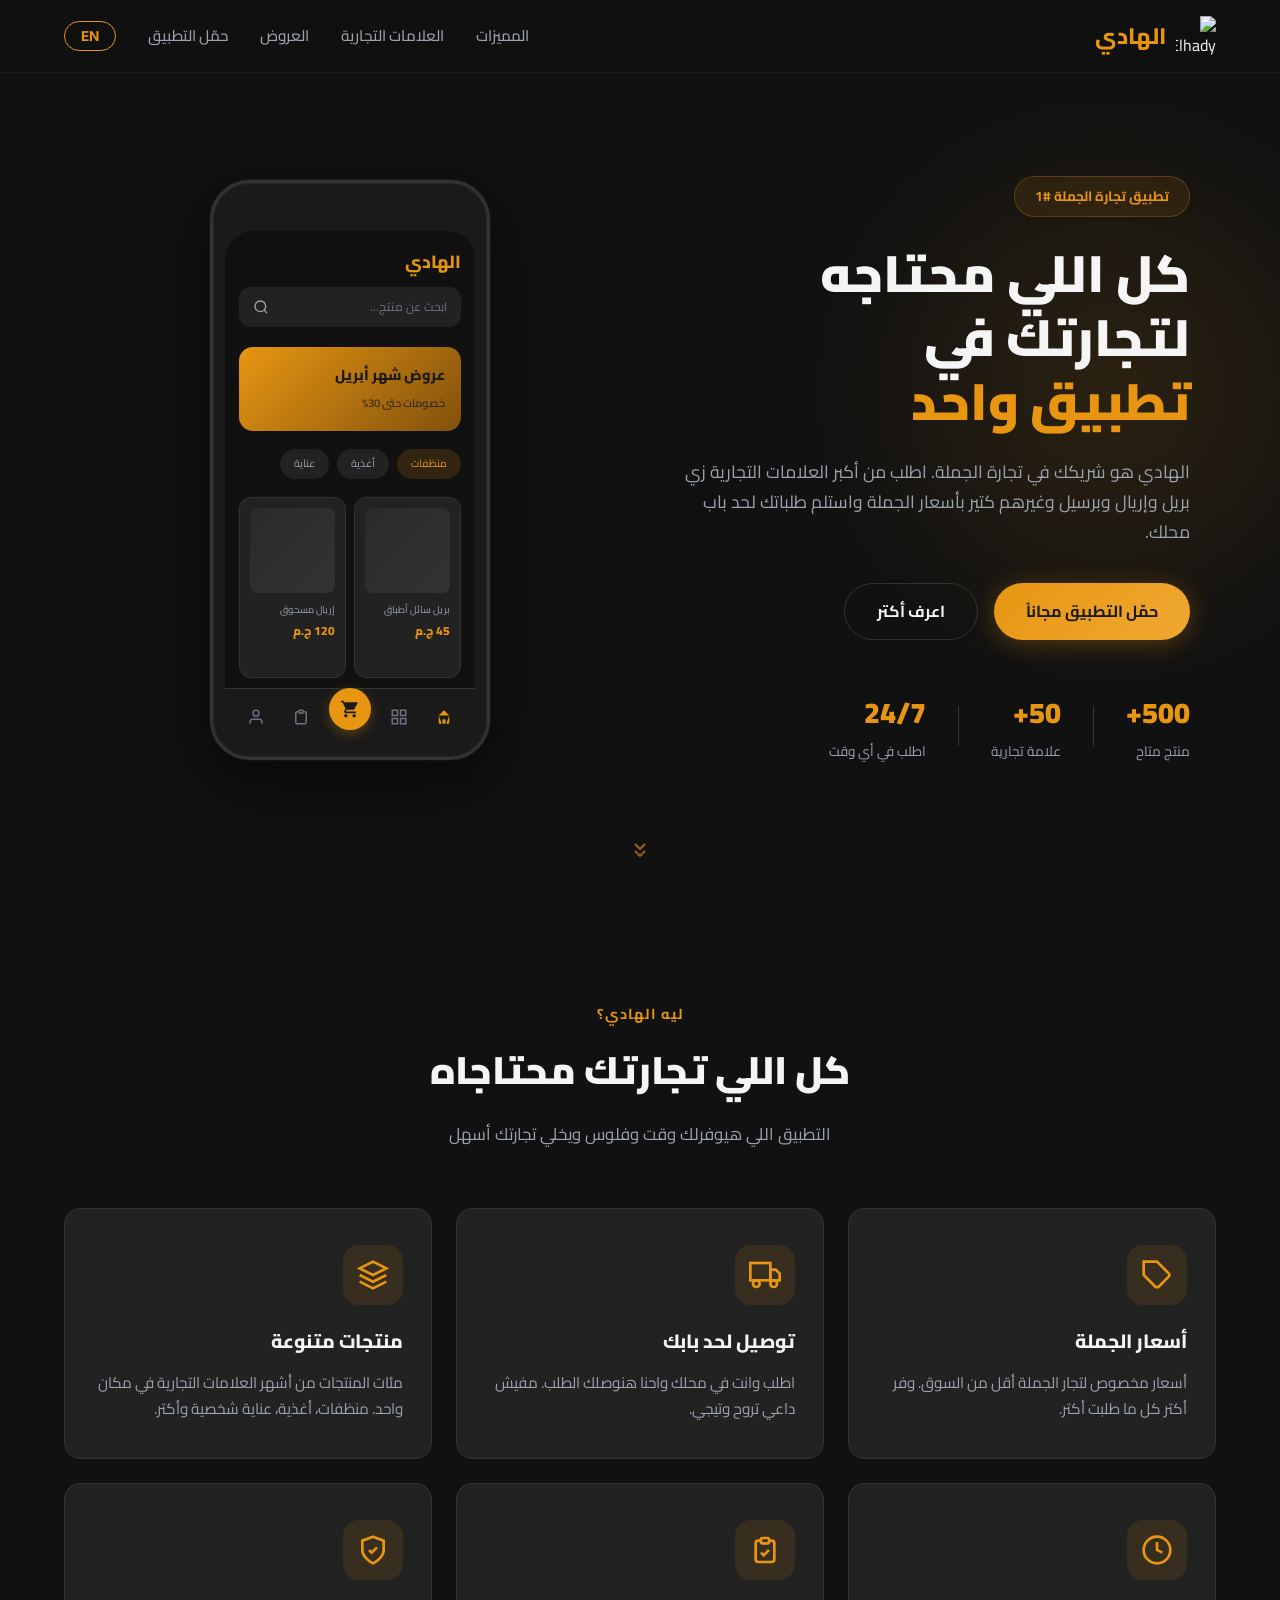
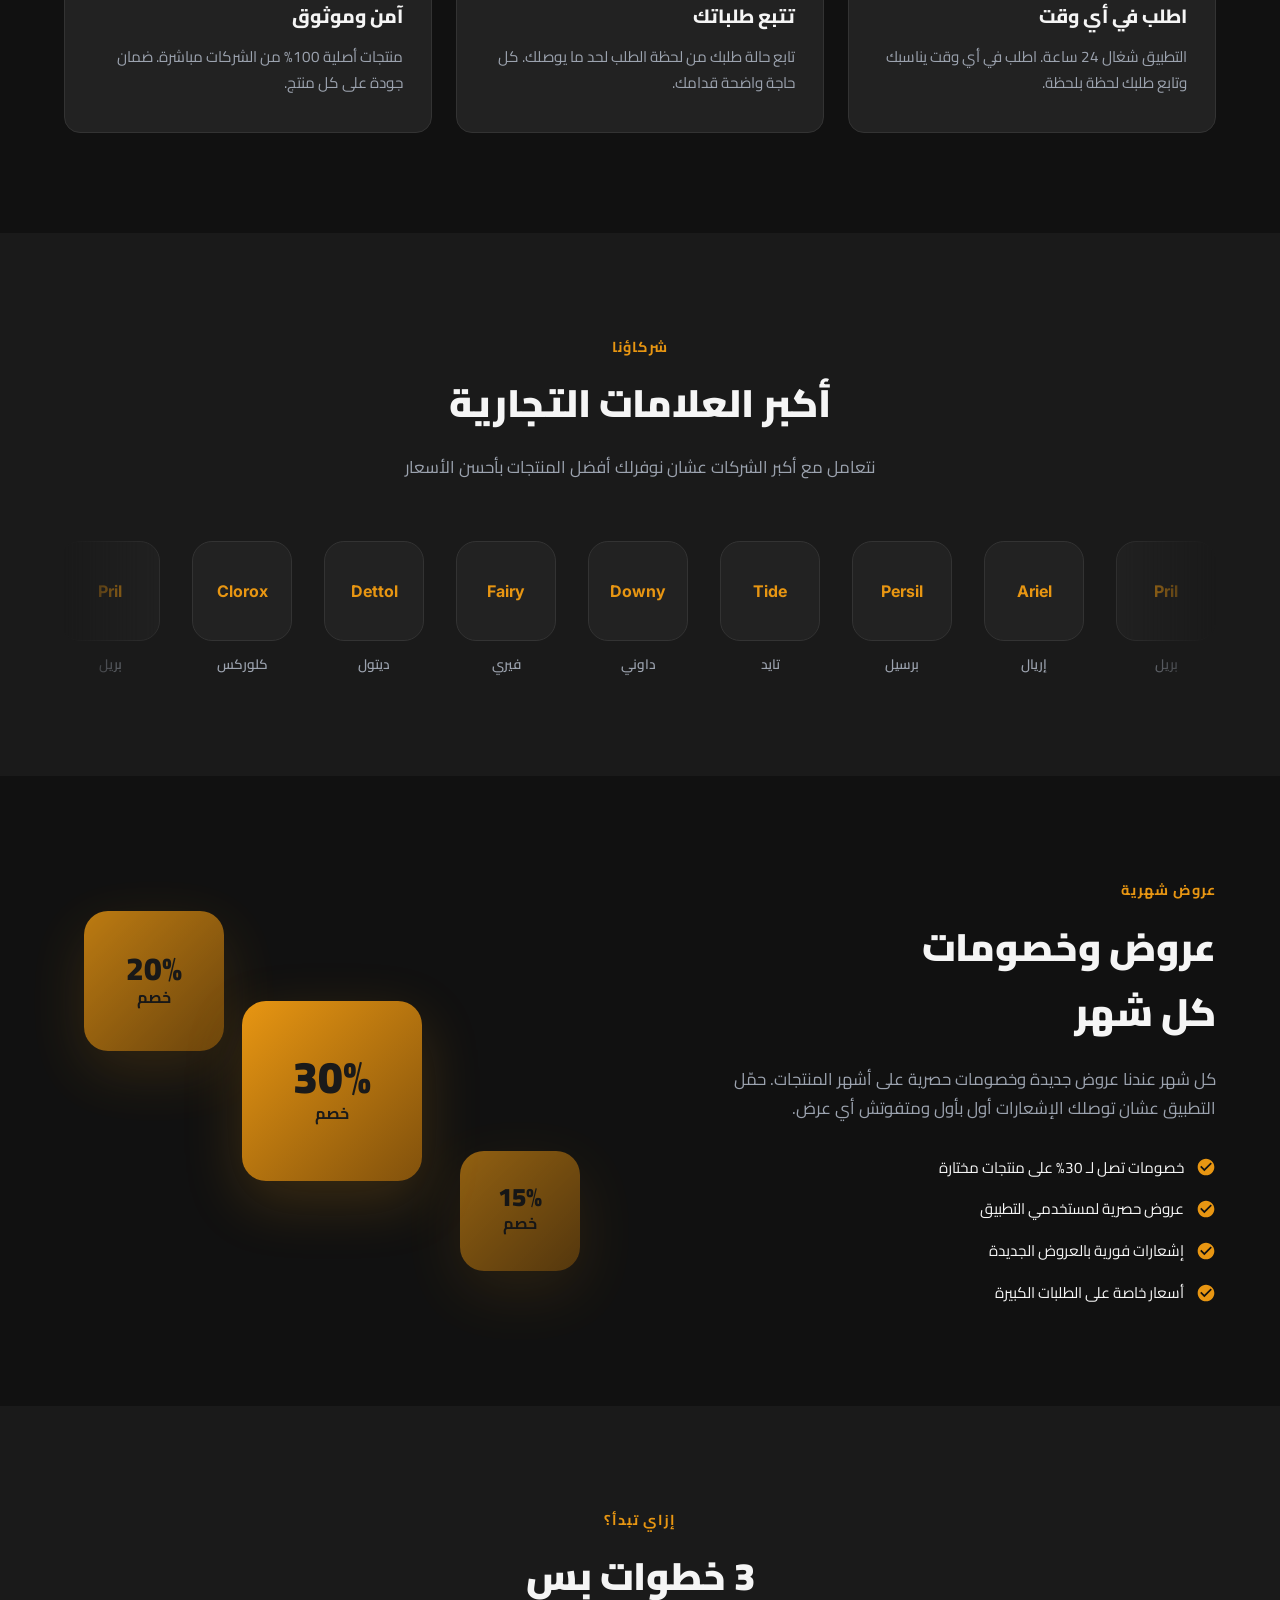
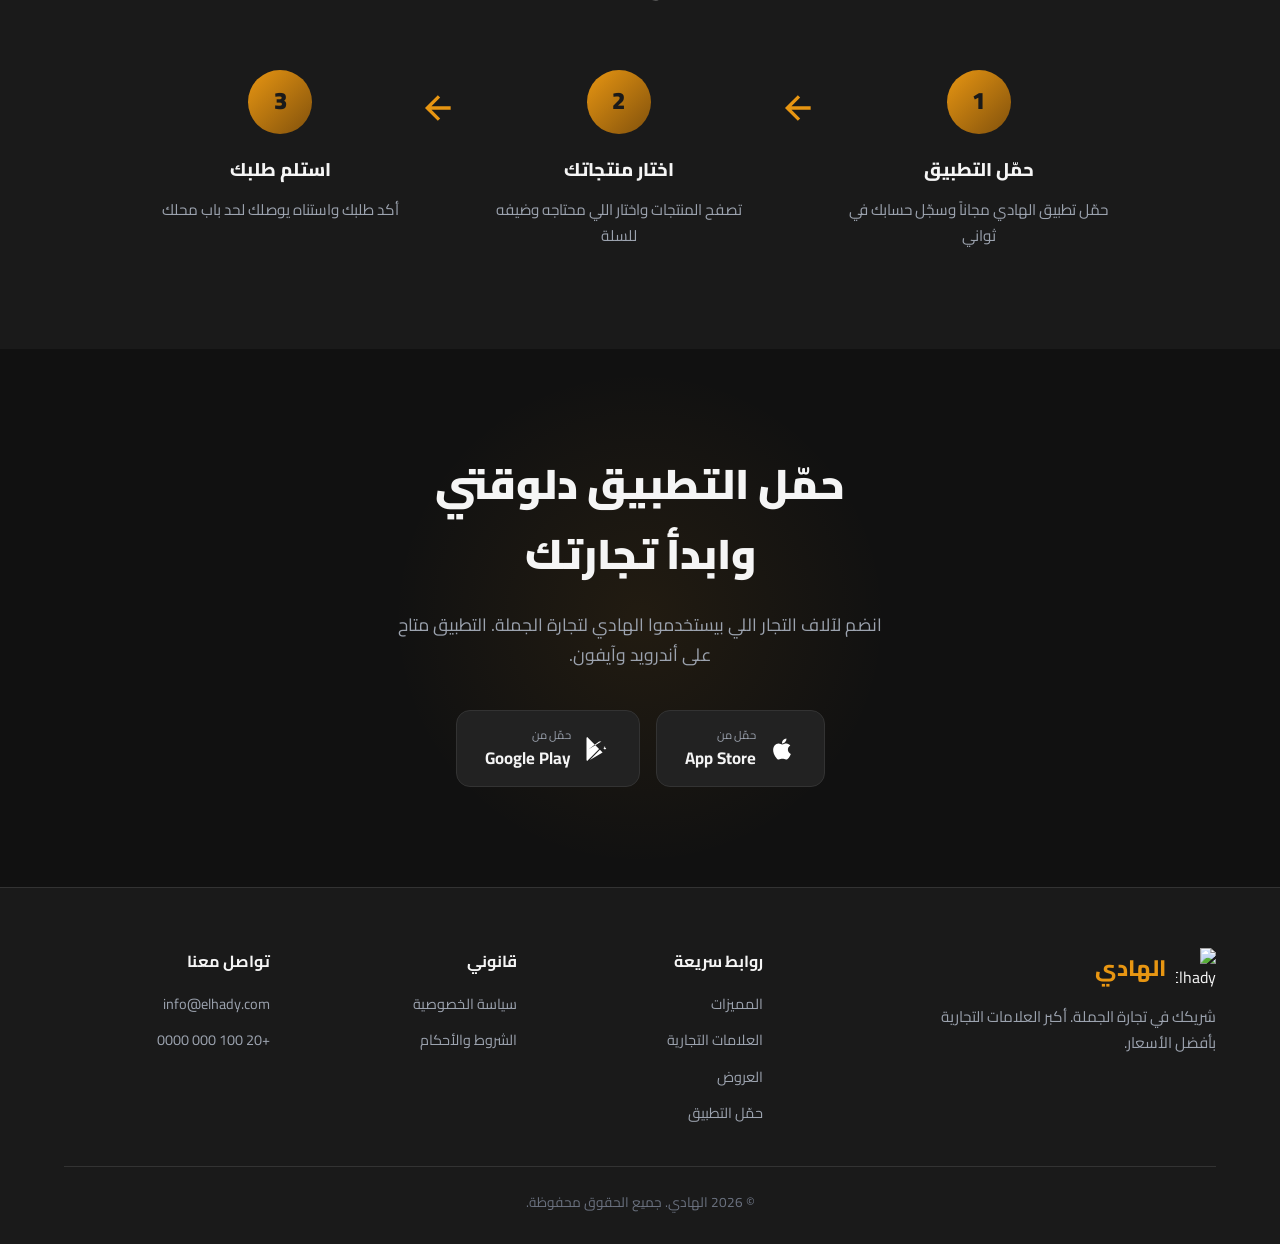
==== index.html @ 25db077e "Initial commit" ====
<!DOCTYPE html>
<html lang="ar" dir="rtl">
<head>
    <meta charset="UTF-8">
    <meta name="viewport" content="width=device-width, initial-scale=1.0">
    <title>الهادي - تجارة الجملة | Elhady - Wholesale Trading</title>
    <meta name="description" content="تطبيق الهادي لتجارة الجملة - أكبر العلامات التجارية بأفضل الأسعار. Elhady wholesale trading app.">
    <link rel="preconnect" href="https://fonts.googleapis.com">
    <link rel="preconnect" href="https://fonts.gstatic.com" crossorigin>
    <link href="https://fonts.googleapis.com/css2?family=Cairo:wght@400;600;700;800;900&family=Inter:wght@400;500;600;700;800&display=swap" rel="stylesheet">
    <link rel="stylesheet" href="style.css">
</head>
<body>

    <!-- Navigation -->
    <nav class="navbar" id="navbar">
        <div class="container nav-content">
            <div class="logo">
                <img src="../src/assets/logoTransparent.png" alt="Elhady Logo" class="logo-img">
                <span class="logo-text" data-ar="الهادي" data-en="Elhady">الهادي</span>
            </div>
            <div class="nav-links">
                <a href="#features" data-ar="المميزات" data-en="Features">المميزات</a>
                <a href="#brands" data-ar="العلامات التجارية" data-en="Brands">العلامات التجارية</a>
                <a href="#offers" data-ar="العروض" data-en="Offers">العروض</a>
                <a href="#download" data-ar="حمّل التطبيق" data-en="Download">حمّل التطبيق</a>
                <button class="lang-btn" id="langToggle" onclick="toggleLanguage()">EN</button>
            </div>
            <button class="mobile-menu-btn" id="mobileMenuBtn" onclick="toggleMobileMenu()">
                <span></span><span></span><span></span>
            </button>
        </div>
        <!-- Mobile Menu -->
        <div class="mobile-menu" id="mobileMenu">
            <a href="#features" onclick="closeMobileMenu()" data-ar="المميزات" data-en="Features">المميزات</a>
            <a href="#brands" onclick="closeMobileMenu()" data-ar="العلامات التجارية" data-en="Brands">العلامات التجارية</a>
            <a href="#offers" onclick="closeMobileMenu()" data-ar="العروض" data-en="Offers">العروض</a>
            <a href="#download" onclick="closeMobileMenu()" data-ar="حمّل التطبيق" data-en="Download">حمّل التطبيق</a>
            <button class="lang-btn" onclick="toggleLanguage(); closeMobileMenu();">EN</button>
        </div>
    </nav>

    <!-- Hero Section -->
    <section class="hero" id="hero">
        <div class="hero-glow"></div>
        <div class="container hero-content">
            <div class="hero-text">
                <div class="hero-badge" data-ar="تطبيق تجارة الجملة #1" data-en="#1 Wholesale Trading App">تطبيق تجارة الجملة #1</div>
                <h1 data-ar="كل اللي محتاجه<br>لتجارتك في<br><span class='gold'>تطبيق واحد</span>" data-en="Everything You Need<br>For Your Business In<br><span class='gold'>One App</span>">كل اللي محتاجه<br>لتجارتك في<br><span class="gold">تطبيق واحد</span></h1>
                <p class="hero-desc" data-ar="الهادي هو شريكك في تجارة الجملة. اطلب من أكبر العلامات التجارية زي بريل وإريال وبرسيل وغيرهم كتير بأسعار الجملة واستلم طلباتك لحد باب محلك." data-en="Elhady is your wholesale trading partner. Order from top brands like Pril, Ariel, Persil and many more at wholesale prices, delivered straight to your store.">الهادي هو شريكك في تجارة الجملة. اطلب من أكبر العلامات التجارية زي بريل وإريال وبرسيل وغيرهم كتير بأسعار الجملة واستلم طلباتك لحد باب محلك.</p>
                <div class="hero-buttons">
                    <a href="#download" class="btn btn-primary" data-ar="حمّل التطبيق مجاناً" data-en="Download Free">حمّل التطبيق مجاناً</a>
                    <a href="#features" class="btn btn-outline" data-ar="اعرف أكتر" data-en="Learn More">اعرف أكتر</a>
                </div>
                <div class="hero-stats">
                    <div class="stat">
                        <span class="stat-number">500+</span>
                        <span class="stat-label" data-ar="منتج متاح" data-en="Products">منتج متاح</span>
                    </div>
                    <div class="stat-divider"></div>
                    <div class="stat">
                        <span class="stat-number">50+</span>
                        <span class="stat-label" data-ar="علامة تجارية" data-en="Brands">علامة تجارية</span>
                    </div>
                    <div class="stat-divider"></div>
                    <div class="stat">
                        <span class="stat-number">24/7</span>
                        <span class="stat-label" data-ar="اطلب في أي وقت" data-en="Order Anytime">اطلب في أي وقت</span>
                    </div>
                </div>
            </div>
            <div class="hero-phone">
                <div class="phone-mockup">
                    <div class="phone-frame">
                        <div class="phone-notch"></div>
                        <div class="phone-screen">
                            <div class="mock-header">
                                <div class="mock-logo-text">الهادي</div>
                                <div class="mock-search">
                                    <span>ابحث عن منتج...</span>
                                    <svg width="16" height="16" viewBox="0 0 24 24" fill="none" stroke="#9ca3af" stroke-width="2"><circle cx="11" cy="11" r="8"/><line x1="21" y1="21" x2="16.65" y2="16.65"/></svg>
                                </div>
                            </div>
                            <div class="mock-banner">
                                <span>عروض شهر أبريل</span>
                                <small>خصومات حتى 30%</small>
                            </div>
                            <div class="mock-categories">
                                <div class="mock-cat">منظفات</div>
                                <div class="mock-cat">أغذية</div>
                                <div class="mock-cat">عناية</div>
                            </div>
                            <div class="mock-products">
                                <div class="mock-product">
                                    <div class="mock-product-img"></div>
                                    <div class="mock-product-name">بريل سائل أطباق</div>
                                    <div class="mock-product-price">45 ج.م</div>
                                </div>
                                <div class="mock-product">
                                    <div class="mock-product-img"></div>
                                    <div class="mock-product-name">إريال مسحوق</div>
                                    <div class="mock-product-price">120 ج.م</div>
                                </div>
                            </div>
                            <div class="mock-tabbar">
                                <div class="mock-tab active">
                                    <svg width="18" height="18" viewBox="0 0 24 24" fill="currentColor"><path d="M3 12l2-2m0 0l7-7 7 7M5 10v10a1 1 0 001 1h3m10-11l2 2m-2-2v10a1 1 0 01-1 1h-3m-4 0a1 1 0 01-1-1v-4a1 1 0 011-1h2a1 1 0 011 1v4a1 1 0 01-1 1"/></svg>
                                </div>
                                <div class="mock-tab">
                                    <svg width="18" height="18" viewBox="0 0 24 24" fill="none" stroke="currentColor" stroke-width="2"><rect x="3" y="3" width="7" height="7"/><rect x="14" y="3" width="7" height="7"/><rect x="3" y="14" width="7" height="7"/><rect x="14" y="14" width="7" height="7"/></svg>
                                </div>
                                <div class="mock-tab cart-tab">
                                    <svg width="20" height="20" viewBox="0 0 24 24" fill="currentColor"><path d="M7 18c-1.1 0-1.99.9-1.99 2S5.9 22 7 22s2-.9 2-2-.9-2-2-2zM1 2v2h2l3.6 7.59-1.35 2.45c-.16.28-.25.61-.25.96 0 1.1.9 2 2 2h12v-2H7.42c-.14 0-.25-.11-.25-.25l.03-.12.9-1.63h7.45c.75 0 1.41-.41 1.75-1.03l3.58-6.49A1.003 1.003 0 0020.42 4H5.21l-.94-2H1zm16 16c-1.1 0-1.99.9-1.99 2s.89 2 1.99 2 2-.9 2-2-.9-2-2-2z"/></svg>
                                </div>
                                <div class="mock-tab">
                                    <svg width="18" height="18" viewBox="0 0 24 24" fill="none" stroke="currentColor" stroke-width="2"><path d="M9 5H7a2 2 0 00-2 2v12a2 2 0 002 2h10a2 2 0 002-2V7a2 2 0 00-2-2h-2M9 5a2 2 0 002 2h2a2 2 0 002-2M9 5a2 2 0 012-2h2a2 2 0 012 2"/></svg>
                                </div>
                                <div class="mock-tab">
                                    <svg width="18" height="18" viewBox="0 0 24 24" fill="none" stroke="currentColor" stroke-width="2"><path d="M20 21v-2a4 4 0 00-4-4H8a4 4 0 00-4 4v2"/><circle cx="12" cy="7" r="4"/></svg>
                                </div>
                            </div>
                        </div>
                    </div>
                </div>
            </div>
        </div>
        <div class="hero-scroll-indicator">
            <svg width="24" height="24" viewBox="0 0 24 24" fill="none" stroke="#E89612" stroke-width="2"><path d="M7 13l5 5 5-5M7 6l5 5 5-5"/></svg>
        </div>
    </section>

    <!-- Features Section -->
    <section class="features" id="features">
        <div class="container">
            <div class="section-header">
                <span class="section-tag" data-ar="ليه الهادي؟" data-en="Why Elhady?">ليه الهادي؟</span>
                <h2 data-ar="كل اللي تجارتك محتاجاه" data-en="Everything Your Business Needs">كل اللي تجارتك محتاجاه</h2>
                <p data-ar="التطبيق اللي هيوفرلك وقت وفلوس ويخلي تجارتك أسهل" data-en="The app that saves you time and money, making your business easier">التطبيق اللي هيوفرلك وقت وفلوس ويخلي تجارتك أسهل</p>
            </div>
            <div class="features-grid">
                <div class="feature-card">
                    <div class="feature-icon">
                        <svg width="32" height="32" viewBox="0 0 24 24" fill="none" stroke="#E89612" stroke-width="2"><path d="M20.59 13.41l-7.17 7.17a2 2 0 01-2.83 0L2 12V2h10l8.59 8.59a2 2 0 010 2.82z"/><line x1="7" y1="7" x2="7.01" y2="7"/></svg>
                    </div>
                    <h3 data-ar="أسعار الجملة" data-en="Wholesale Prices">أسعار الجملة</h3>
                    <p data-ar="أسعار مخصوص لتجار الجملة أقل من السوق. وفر أكتر كل ما طلبت أكتر." data-en="Special wholesale prices below market rate. The more you order, the more you save.">أسعار مخصوص لتجار الجملة أقل من السوق. وفر أكتر كل ما طلبت أكتر.</p>
                </div>
                <div class="feature-card">
                    <div class="feature-icon">
                        <svg width="32" height="32" viewBox="0 0 24 24" fill="none" stroke="#E89612" stroke-width="2"><rect x="1" y="3" width="15" height="13"/><polygon points="16 8 20 8 23 11 23 16 16 16 16 8"/><circle cx="5.5" cy="18.5" r="2.5"/><circle cx="18.5" cy="18.5" r="2.5"/></svg>
                    </div>
                    <h3 data-ar="توصيل لحد بابك" data-en="Doorstep Delivery">توصيل لحد بابك</h3>
                    <p data-ar="اطلب وانت في محلك واحنا هنوصلك الطلب. مفيش داعي تروح وتيجي." data-en="Order from your store and we'll deliver. No need to go anywhere.">اطلب وانت في محلك واحنا هنوصلك الطلب. مفيش داعي تروح وتيجي.</p>
                </div>
                <div class="feature-card">
                    <div class="feature-icon">
                        <svg width="32" height="32" viewBox="0 0 24 24" fill="none" stroke="#E89612" stroke-width="2"><path d="M12 2L2 7l10 5 10-5-10-5z"/><path d="M2 17l10 5 10-5"/><path d="M2 12l10 5 10-5"/></svg>
                    </div>
                    <h3 data-ar="منتجات متنوعة" data-en="Wide Product Range">منتجات متنوعة</h3>
                    <p data-ar="مئات المنتجات من أشهر العلامات التجارية في مكان واحد. منظفات، أغذية، عناية شخصية وأكتر." data-en="Hundreds of products from top brands in one place. Cleaning, food, personal care and more.">مئات المنتجات من أشهر العلامات التجارية في مكان واحد. منظفات، أغذية، عناية شخصية وأكتر.</p>
                </div>
                <div class="feature-card">
                    <div class="feature-icon">
                        <svg width="32" height="32" viewBox="0 0 24 24" fill="none" stroke="#E89612" stroke-width="2"><circle cx="12" cy="12" r="10"/><polyline points="12 6 12 12 16 14"/></svg>
                    </div>
                    <h3 data-ar="اطلب في أي وقت" data-en="Order Anytime">اطلب في أي وقت</h3>
                    <p data-ar="التطبيق شغال 24 ساعة. اطلب في أي وقت يناسبك وتابع طلبك لحظة بلحظة." data-en="The app works 24/7. Order anytime that suits you and track your order in real-time.">التطبيق شغال 24 ساعة. اطلب في أي وقت يناسبك وتابع طلبك لحظة بلحظة.</p>
                </div>
                <div class="feature-card">
                    <div class="feature-icon">
                        <svg width="32" height="32" viewBox="0 0 24 24" fill="none" stroke="#E89612" stroke-width="2"><path d="M9 5H7a2 2 0 00-2 2v12a2 2 0 002 2h10a2 2 0 002-2V7a2 2 0 00-2-2h-2"/><rect x="9" y="3" width="6" height="4" rx="1"/><path d="M9 14l2 2 4-4"/></svg>
                    </div>
                    <h3 data-ar="تتبع طلباتك" data-en="Track Orders">تتبع طلباتك</h3>
                    <p data-ar="تابع حالة طلبك من لحظة الطلب لحد ما يوصلك. كل حاجة واضحة قدامك." data-en="Track your order status from placement to delivery. Everything is transparent.">تابع حالة طلبك من لحظة الطلب لحد ما يوصلك. كل حاجة واضحة قدامك.</p>
                </div>
                <div class="feature-card">
                    <div class="feature-icon">
                        <svg width="32" height="32" viewBox="0 0 24 24" fill="none" stroke="#E89612" stroke-width="2"><path d="M12 22s8-4 8-10V5l-8-3-8 3v7c0 6 8 10 8 10z"/><path d="M9 12l2 2 4-4"/></svg>
                    </div>
                    <h3 data-ar="آمن وموثوق" data-en="Safe & Trusted">آمن وموثوق</h3>
                    <p data-ar="منتجات أصلية 100% من الشركات مباشرة. ضمان جودة على كل منتج." data-en="100% genuine products directly from manufacturers. Quality guaranteed on every product.">منتجات أصلية 100% من الشركات مباشرة. ضمان جودة على كل منتج.</p>
                </div>
            </div>
        </div>
    </section>

    <!-- Brands Section -->
    <section class="brands" id="brands">
        <div class="container">
            <div class="section-header">
                <span class="section-tag" data-ar="شركاؤنا" data-en="Our Partners">شركاؤنا</span>
                <h2 data-ar="أكبر العلامات التجارية" data-en="Top Brands">أكبر العلامات التجارية</h2>
                <p data-ar="نتعامل مع أكبر الشركات عشان نوفرلك أفضل المنتجات بأحسن الأسعار" data-en="We partner with the biggest companies to bring you the best products at the best prices">نتعامل مع أكبر الشركات عشان نوفرلك أفضل المنتجات بأحسن الأسعار</p>
            </div>
            <div class="brands-scroll">
                <div class="brands-track">
                    <div class="brand-item">
                        <div class="brand-logo-placeholder">Pril</div>
                        <span>بريل</span>
                    </div>
                    <div class="brand-item">
                        <div class="brand-logo-placeholder">Ariel</div>
                        <span>إريال</span>
                    </div>
                    <div class="brand-item">
                        <div class="brand-logo-placeholder">Persil</div>
                        <span>برسيل</span>
                    </div>
                    <div class="brand-item">
                        <div class="brand-logo-placeholder">Tide</div>
                        <span>تايد</span>
                    </div>
                    <div class="brand-item">
                        <div class="brand-logo-placeholder">Downy</div>
                        <span>داوني</span>
                    </div>
                    <div class="brand-item">
                        <div class="brand-logo-placeholder">Fairy</div>
                        <span>فيري</span>
                    </div>
                    <div class="brand-item">
                        <div class="brand-logo-placeholder">Dettol</div>
                        <span>ديتول</span>
                    </div>
                    <div class="brand-item">
                        <div class="brand-logo-placeholder">Clorox</div>
                        <span>كلوركس</span>
                    </div>
                    <!-- Duplicated for infinite scroll -->
                    <div class="brand-item">
                        <div class="brand-logo-placeholder">Pril</div>
                        <span>بريل</span>
                    </div>
                    <div class="brand-item">
                        <div class="brand-logo-placeholder">Ariel</div>
                        <span>إريال</span>
                    </div>
                    <div class="brand-item">
                        <div class="brand-logo-placeholder">Persil</div>
                        <span>برسيل</span>
                    </div>
                    <div class="brand-item">
                        <div class="brand-logo-placeholder">Tide</div>
                        <span>تايد</span>
                    </div>
                    <div class="brand-item">
                        <div class="brand-logo-placeholder">Downy</div>
                        <span>داوني</span>
                    </div>
                    <div class="brand-item">
                        <div class="brand-logo-placeholder">Fairy</div>
                        <span>فيري</span>
                    </div>
                    <div class="brand-item">
                        <div class="brand-logo-placeholder">Dettol</div>
                        <span>ديتول</span>
                    </div>
                    <div class="brand-item">
                        <div class="brand-logo-placeholder">Clorox</div>
                        <span>كلوركس</span>
                    </div>
                </div>
            </div>
        </div>
    </section>

    <!-- Offers Section -->
    <section class="offers" id="offers">
        <div class="container">
            <div class="offers-content">
                <div class="offers-text">
                    <span class="section-tag" data-ar="عروض شهرية" data-en="Monthly Offers">عروض شهرية</span>
                    <h2 data-ar="عروض وخصومات<br>كل شهر" data-en="Discounts &<br>Offers Every Month">عروض وخصومات<br>كل شهر</h2>
                    <p data-ar="كل شهر عندنا عروض جديدة وخصومات حصرية على أشهر المنتجات. حمّل التطبيق عشان توصلك الإشعارات أول بأول ومتفوتش أي عرض." data-en="Every month we have new offers and exclusive discounts on popular products. Download the app to get notifications first and never miss a deal.">كل شهر عندنا عروض جديدة وخصومات حصرية على أشهر المنتجات. حمّل التطبيق عشان توصلك الإشعارات أول بأول ومتفوتش أي عرض.</p>
                    <ul class="offers-list">
                        <li data-ar="خصومات تصل لـ 30% على منتجات مختارة" data-en="Up to 30% off on selected products">
                            <svg width="20" height="20" viewBox="0 0 24 24" fill="#E89612"><path d="M12 2C6.48 2 2 6.48 2 12s4.48 10 10 10 10-4.48 10-10S17.52 2 12 2zm-2 15l-5-5 1.41-1.41L10 14.17l7.59-7.59L19 8l-9 9z"/></svg>
                            <span>خصومات تصل لـ 30% على منتجات مختارة</span>
                        </li>
                        <li data-ar="عروض حصرية لمستخدمي التطبيق" data-en="Exclusive deals for app users">
                            <svg width="20" height="20" viewBox="0 0 24 24" fill="#E89612"><path d="M12 2C6.48 2 2 6.48 2 12s4.48 10 10 10 10-4.48 10-10S17.52 2 12 2zm-2 15l-5-5 1.41-1.41L10 14.17l7.59-7.59L19 8l-9 9z"/></svg>
                            <span>عروض حصرية لمستخدمي التطبيق</span>
                        </li>
                        <li data-ar="إشعارات فورية بالعروض الجديدة" data-en="Instant notifications for new offers">
                            <svg width="20" height="20" viewBox="0 0 24 24" fill="#E89612"><path d="M12 2C6.48 2 2 6.48 2 12s4.48 10 10 10 10-4.48 10-10S17.52 2 12 2zm-2 15l-5-5 1.41-1.41L10 14.17l7.59-7.59L19 8l-9 9z"/></svg>
                            <span>إشعارات فورية بالعروض الجديدة</span>
                        </li>
                        <li data-ar="أسعار خاصة على الطلبات الكبيرة" data-en="Special prices for bulk orders">
                            <svg width="20" height="20" viewBox="0 0 24 24" fill="#E89612"><path d="M12 2C6.48 2 2 6.48 2 12s4.48 10 10 10 10-4.48 10-10S17.52 2 12 2zm-2 15l-5-5 1.41-1.41L10 14.17l7.59-7.59L19 8l-9 9z"/></svg>
                            <span>أسعار خاصة على الطلبات الكبيرة</span>
                        </li>
                    </ul>
                </div>
                <div class="offers-visual">
                    <div class="offer-card offer-card-1">
                        <div class="offer-discount">30%</div>
                        <div class="offer-label" data-ar="خصم" data-en="OFF">خصم</div>
                    </div>
                    <div class="offer-card offer-card-2">
                        <div class="offer-discount">20%</div>
                        <div class="offer-label" data-ar="خصم" data-en="OFF">خصم</div>
                    </div>
                    <div class="offer-card offer-card-3">
                        <div class="offer-discount">15%</div>
                        <div class="offer-label" data-ar="خصم" data-en="OFF">خصم</div>
                    </div>
                </div>
            </div>
        </div>
    </section>

    <!-- How it works -->
    <section class="how-it-works" id="how">
        <div class="container">
            <div class="section-header">
                <span class="section-tag" data-ar="إزاي تبدأ؟" data-en="How It Works?">إزاي تبدأ؟</span>
                <h2 data-ar="3 خطوات بس" data-en="Just 3 Steps">3 خطوات بس</h2>
            </div>
            <div class="steps">
                <div class="step">
                    <div class="step-number">1</div>
                    <h3 data-ar="حمّل التطبيق" data-en="Download the App">حمّل التطبيق</h3>
                    <p data-ar="حمّل تطبيق الهادي مجاناً وسجّل حسابك في ثواني" data-en="Download Elhady app for free and create your account in seconds">حمّل تطبيق الهادي مجاناً وسجّل حسابك في ثواني</p>
                </div>
                <div class="step-arrow">
                    <svg width="40" height="40" viewBox="0 0 24 24" fill="none" stroke="#E89612" stroke-width="2"><path d="M5 12h14M12 5l7 7-7 7"/></svg>
                </div>
                <div class="step">
                    <div class="step-number">2</div>
                    <h3 data-ar="اختار منتجاتك" data-en="Choose Products">اختار منتجاتك</h3>
                    <p data-ar="تصفح المنتجات واختار اللي محتاجه وضيفه للسلة" data-en="Browse products, pick what you need, and add to cart">تصفح المنتجات واختار اللي محتاجه وضيفه للسلة</p>
                </div>
                <div class="step-arrow">
                    <svg width="40" height="40" viewBox="0 0 24 24" fill="none" stroke="#E89612" stroke-width="2"><path d="M5 12h14M12 5l7 7-7 7"/></svg>
                </div>
                <div class="step">
                    <div class="step-number">3</div>
                    <h3 data-ar="استلم طلبك" data-en="Receive Your Order">استلم طلبك</h3>
                    <p data-ar="أكد طلبك واستناه يوصلك لحد باب محلك" data-en="Confirm your order and wait for it to arrive at your doorstep">أكد طلبك واستناه يوصلك لحد باب محلك</p>
                </div>
            </div>
        </div>
    </section>

    <!-- Download Section -->
    <section class="download" id="download">
        <div class="download-glow"></div>
        <div class="container download-content">
            <div class="download-text">
                <h2 data-ar="حمّل التطبيق دلوقتي<br>وابدأ تجارتك" data-en="Download Now<br>& Start Trading">حمّل التطبيق دلوقتي<br>وابدأ تجارتك</h2>
                <p data-ar="انضم لآلاف التجار اللي بيستخدموا الهادي لتجارة الجملة. التطبيق متاح على أندرويد وآيفون." data-en="Join thousands of traders using Elhady for wholesale trading. Available on Android and iOS.">انضم لآلاف التجار اللي بيستخدموا الهادي لتجارة الجملة. التطبيق متاح على أندرويد وآيفون.</p>
                <div class="store-buttons">
                    <a href="#" class="store-btn">
                        <svg width="28" height="28" viewBox="0 0 24 24" fill="white"><path d="M17.05 20.28c-.98.95-2.05.8-3.08.35-1.09-.46-2.09-.48-3.24 0-1.44.62-2.2.44-3.06-.35C2.79 15.25 3.51 7.59 9.05 7.31c1.35.07 2.29.74 3.08.8 1.18-.24 2.31-.93 3.57-.84 1.51.12 2.65.72 3.4 1.8-3.12 1.87-2.38 5.98.48 7.13-.57 1.5-1.31 2.99-2.54 4.09zM12.03 7.25c-.15-2.23 1.66-4.07 3.74-4.25.29 2.58-2.34 4.5-3.74 4.25z"/></svg>
                        <div>
                            <small data-ar="حمّل من" data-en="Download on">حمّل من</small>
                            <strong>App Store</strong>
                        </div>
                    </a>
                    <a href="#" class="store-btn">
                        <svg width="28" height="28" viewBox="0 0 24 24" fill="white"><path d="M3.609 1.814L13.792 12 3.61 22.186a.996.996 0 01-.61-.92V2.734a1 1 0 01.609-.92zm10.89 10.893l2.302 2.302-10.937 6.333 8.635-8.635zm3.199-3.199l2.302 2.302L18.69 12.5l-1.192-1.192 1.192-1.192 1.008.392zm-3.906-3.906L4.854 12.14l10.938-6.538z"/></svg>
                        <div>
                            <small data-ar="حمّل من" data-en="Get it on">حمّل من</small>
                            <strong>Google Play</strong>
                        </div>
                    </a>
                </div>
            </div>
        </div>
    </section>

    <!-- Footer -->
    <footer class="footer">
        <div class="container">
            <div class="footer-content">
                <div class="footer-brand">
                    <div class="logo">
                        <img src="../src/assets/logoTransparent.png" alt="Elhady Logo" class="logo-img">
                        <span class="logo-text" data-ar="الهادي" data-en="Elhady">الهادي</span>
                    </div>
                    <p data-ar="شريكك في تجارة الجملة. أكبر العلامات التجارية بأفضل الأسعار." data-en="Your wholesale trading partner. Top brands at the best prices.">شريكك في تجارة الجملة. أكبر العلامات التجارية بأفضل الأسعار.</p>
                </div>
                <div class="footer-links">
                    <h4 data-ar="روابط سريعة" data-en="Quick Links">روابط سريعة</h4>
                    <a href="#features" data-ar="المميزات" data-en="Features">المميزات</a>
                    <a href="#brands" data-ar="العلامات التجارية" data-en="Brands">العلامات التجارية</a>
                    <a href="#offers" data-ar="العروض" data-en="Offers">العروض</a>
                    <a href="#download" data-ar="حمّل التطبيق" data-en="Download">حمّل التطبيق</a>
                </div>
                <div class="footer-links">
                    <h4 data-ar="قانوني" data-en="Legal">قانوني</h4>
                    <a href="privacy-policy.html" data-ar="سياسة الخصوصية" data-en="Privacy Policy">سياسة الخصوصية</a>
                    <a href="terms-conditions.html" data-ar="الشروط والأحكام" data-en="Terms & Conditions">الشروط والأحكام</a>
                </div>
                <div class="footer-links">
                    <h4 data-ar="تواصل معنا" data-en="Contact Us">تواصل معنا</h4>
                    <a href="mailto:info@elhady.com">info@elhady.com</a>
                    <a href="tel:+201000000000">+20 100 000 0000</a>
                </div>
            </div>
            <div class="footer-bottom">
                <p data-ar="© 2026 الهادي. جميع الحقوق محفوظة." data-en="© 2026 Elhady. All rights reserved.">© 2026 الهادي. جميع الحقوق محفوظة.</p>
            </div>
        </div>
    </footer>

    <script src="script.js"></script>
</body>
</html>
---- style.css ----
/* ========================================
   Elhady Landing Page - Style
   Theme: Charcoal (#1A1A1A) + Gold (#E89612)
   ======================================== */

/* Reset & Base */
*, *::before, *::after {
    margin: 0;
    padding: 0;
    box-sizing: border-box;
}

:root {
    --primary: #E89612;
    --primary-light: #f0a832;
    --primary-dark: #81510C;
    --charcoal: #1A1A1A;
    --bg: #111111;
    --card: #222222;
    --card-hover: #2a2a2a;
    --border: #333333;
    --text: #f5f5f5;
    --text-muted: #9ca3af;
    --text-dim: #6b7280;
    --white: #ffffff;
    --success: #4ade80;
    --radius: 16px;
    --radius-sm: 10px;
    --radius-lg: 24px;
}

html {
    scroll-behavior: smooth;
    scroll-padding-top: 80px;
}

body {
    font-family: 'Cairo', 'Inter', sans-serif;
    background: var(--bg);
    color: var(--text);
    line-height: 1.7;
    overflow-x: hidden;
    -webkit-font-smoothing: antialiased;
}

body[dir="ltr"] {
    font-family: 'Inter', 'Cairo', sans-serif;
}

.container {
    max-width: 1200px;
    margin: 0 auto;
    padding: 0 24px;
}

a {
    text-decoration: none;
    color: inherit;
    transition: color 0.2s;
}

.gold {
    color: var(--primary);
}

/* ========================================
   Navbar
   ======================================== */
.navbar {
    position: fixed;
    top: 0;
    left: 0;
    right: 0;
    z-index: 1000;
    background: rgba(17, 17, 17, 0.85);
    backdrop-filter: blur(20px);
    -webkit-backdrop-filter: blur(20px);
    border-bottom: 1px solid rgba(255,255,255,0.05);
    transition: all 0.3s;
}

.navbar.scrolled {
    background: rgba(17, 17, 17, 0.95);
    box-shadow: 0 4px 30px rgba(0,0,0,0.3);
}

.nav-content {
    display: flex;
    align-items: center;
    justify-content: space-between;
    height: 72px;
}

.logo {
    display: flex;
    align-items: center;
    gap: 10px;
}

.logo-img {
    width: 40px;
    height: 40px;
    object-fit: contain;
}

.logo-text {
    font-size: 1.4rem;
    font-weight: 800;
    color: var(--primary);
}

.nav-links {
    display: flex;
    align-items: center;
    gap: 32px;
}

.nav-links a {
    font-size: 0.95rem;
    font-weight: 500;
    color: var(--text-muted);
    transition: color 0.2s;
    position: relative;
}

.nav-links a:hover {
    color: var(--primary);
}

.lang-btn {
    background: transparent;
    border: 1.5px solid var(--primary);
    color: var(--primary);
    padding: 6px 16px;
    border-radius: 20px;
    font-size: 0.85rem;
    font-weight: 700;
    cursor: pointer;
    transition: all 0.2s;
    font-family: 'Inter', sans-serif;
}

.lang-btn:hover {
    background: var(--primary);
    color: var(--charcoal);
}

.mobile-menu-btn {
    display: none;
    flex-direction: column;
    gap: 5px;
    background: none;
    border: none;
    cursor: pointer;
    padding: 4px;
}

.mobile-menu-btn span {
    display: block;
    width: 24px;
    height: 2px;
    background: var(--text);
    border-radius: 2px;
    transition: all 0.3s;
}

.mobile-menu {
    display: none;
    flex-direction: column;
    padding: 16px 24px 24px;
    gap: 16px;
    background: rgba(17, 17, 17, 0.98);
    border-top: 1px solid var(--border);
}

.mobile-menu.active {
    display: flex;
}

.mobile-menu a {
    font-size: 1.05rem;
    color: var(--text-muted);
    padding: 8px 0;
}

.mobile-menu a:hover {
    color: var(--primary);
}

/* ========================================
   Hero Section
   ======================================== */
.hero {
    min-height: 100vh;
    display: flex;
    align-items: center;
    position: relative;
    padding: 120px 0 80px;
    overflow: hidden;
}

.hero-glow {
    position: absolute;
    width: 600px;
    height: 600px;
    background: radial-gradient(circle, rgba(232, 150, 18, 0.12) 0%, transparent 70%);
    top: 10%;
    right: -10%;
    pointer-events: none;
}

[dir="ltr"] .hero-glow {
    right: auto;
    left: -10%;
}

.hero-content {
    display: grid;
    grid-template-columns: 1fr 1fr;
    gap: 60px;
    align-items: center;
    position: relative;
    z-index: 2;
}

.hero-badge {
    display: inline-block;
    background: rgba(232, 150, 18, 0.1);
    border: 1px solid rgba(232, 150, 18, 0.25);
    color: var(--primary);
    padding: 8px 20px;
    border-radius: 50px;
    font-size: 0.85rem;
    font-weight: 700;
    margin-bottom: 24px;
    animation: fadeInUp 0.6s ease;
}

.hero-text h1 {
    font-size: 3.2rem;
    font-weight: 900;
    line-height: 1.25;
    margin-bottom: 24px;
    animation: fadeInUp 0.6s ease 0.1s both;
}

.hero-desc {
    font-size: 1.1rem;
    color: var(--text-muted);
    max-width: 520px;
    margin-bottom: 36px;
    animation: fadeInUp 0.6s ease 0.2s both;
}

.hero-buttons {
    display: flex;
    gap: 16px;
    margin-bottom: 48px;
    animation: fadeInUp 0.6s ease 0.3s both;
}

.btn {
    display: inline-flex;
    align-items: center;
    justify-content: center;
    padding: 14px 32px;
    border-radius: 50px;
    font-size: 1rem;
    font-weight: 700;
    cursor: pointer;
    transition: all 0.3s;
    border: none;
    font-family: inherit;
}

.btn-primary {
    background: linear-gradient(135deg, var(--primary) 0%, var(--primary-light) 100%);
    color: var(--charcoal);
    box-shadow: 0 4px 24px rgba(232, 150, 18, 0.3);
}

.btn-primary:hover {
    transform: translateY(-2px);
    box-shadow: 0 8px 32px rgba(232, 150, 18, 0.4);
}

.btn-outline {
    background: transparent;
    color: var(--text);
    border: 1.5px solid var(--border);
}

.btn-outline:hover {
    border-color: var(--primary);
    color: var(--primary);
}

.hero-stats {
    display: flex;
    align-items: center;
    gap: 32px;
    animation: fadeInUp 0.6s ease 0.4s both;
}

.stat-number {
    display: block;
    font-size: 1.8rem;
    font-weight: 900;
    color: var(--primary);
}

.stat-label {
    font-size: 0.85rem;
    color: var(--text-muted);
}

.stat-divider {
    width: 1px;
    height: 40px;
    background: var(--border);
}

/* Phone Mockup */
.hero-phone {
    display: flex;
    justify-content: center;
    align-items: center;
    animation: floatPhone 4s ease-in-out infinite;
}

.phone-mockup {
    perspective: 1000px;
}

.phone-frame {
    width: 280px;
    height: 580px;
    background: var(--charcoal);
    border-radius: 40px;
    border: 3px solid #333;
    padding: 12px;
    position: relative;
    box-shadow:
        0 20px 60px rgba(0,0,0,0.5),
        0 0 0 1px rgba(255,255,255,0.05),
        inset 0 0 0 1px rgba(255,255,255,0.05);
}

.phone-notch {
    width: 120px;
    height: 28px;
    background: var(--charcoal);
    border-radius: 0 0 20px 20px;
    margin: 0 auto 8px;
    position: relative;
    z-index: 5;
}

.phone-screen {
    width: 100%;
    height: calc(100% - 36px);
    background: var(--bg);
    border-radius: 28px;
    overflow: hidden;
    display: flex;
    flex-direction: column;
}

.mock-header {
    padding: 16px 14px 10px;
}

.mock-logo-text {
    color: var(--primary);
    font-weight: 800;
    font-size: 1.1rem;
    margin-bottom: 10px;
}

.mock-search {
    display: flex;
    align-items: center;
    justify-content: space-between;
    background: var(--card);
    padding: 10px 14px;
    border-radius: 12px;
    font-size: 0.75rem;
    color: var(--text-dim);
}

.mock-banner {
    margin: 10px 14px;
    background: linear-gradient(135deg, var(--primary), var(--primary-dark));
    border-radius: 14px;
    padding: 16px;
    color: var(--charcoal);
}

.mock-banner span {
    font-weight: 800;
    font-size: 0.9rem;
    display: block;
}

.mock-banner small {
    font-size: 0.7rem;
    font-weight: 600;
    opacity: 0.8;
}

.mock-categories {
    display: flex;
    gap: 8px;
    padding: 8px 14px;
    direction: rtl;
}

.mock-cat {
    background: var(--card);
    padding: 6px 14px;
    border-radius: 20px;
    font-size: 0.65rem;
    color: var(--text-muted);
    white-space: nowrap;
}

.mock-cat:first-child {
    background: rgba(232, 150, 18, 0.15);
    color: var(--primary);
}

.mock-products {
    display: grid;
    grid-template-columns: 1fr 1fr;
    gap: 8px;
    padding: 10px 14px;
    flex: 1;
    direction: rtl;
}

.mock-product {
    background: var(--card);
    border-radius: 12px;
    padding: 10px;
    border: 1px solid var(--border);
}

.mock-product-img {
    width: 100%;
    aspect-ratio: 1;
    background: linear-gradient(135deg, #2a2a2a, #333);
    border-radius: 8px;
    margin-bottom: 8px;
}

.mock-product-name {
    font-size: 0.6rem;
    color: var(--text-muted);
    margin-bottom: 4px;
}

.mock-product-price {
    font-size: 0.75rem;
    font-weight: 800;
    color: var(--primary);
}

.mock-tabbar {
    display: flex;
    justify-content: space-around;
    align-items: center;
    padding: 10px 8px;
    background: var(--charcoal);
    border-top: 1px solid var(--border);
}

.mock-tab {
    color: var(--text-dim);
    display: flex;
    align-items: center;
    justify-content: center;
    width: 36px;
    height: 36px;
}

.mock-tab.active {
    color: var(--primary);
}

.mock-tab.cart-tab {
    background: var(--primary);
    color: var(--charcoal);
    border-radius: 50%;
    width: 42px;
    height: 42px;
    margin-top: -16px;
    box-shadow: 0 4px 12px rgba(232, 150, 18, 0.3);
}

.hero-scroll-indicator {
    position: absolute;
    bottom: 30px;
    left: 50%;
    transform: translateX(-50%);
    animation: bounce 2s infinite;
    opacity: 0.6;
}

/* ========================================
   Sections Common
   ======================================== */
.section-header {
    text-align: center;
    margin-bottom: 60px;
}

.section-tag {
    display: inline-block;
    color: var(--primary);
    font-size: 0.9rem;
    font-weight: 700;
    margin-bottom: 12px;
    text-transform: uppercase;
    letter-spacing: 1px;
}

.section-header h2 {
    font-size: 2.4rem;
    font-weight: 900;
    margin-bottom: 16px;
}

.section-header p {
    font-size: 1.05rem;
    color: var(--text-muted);
    max-width: 600px;
    margin: 0 auto;
}

/* ========================================
   Features
   ======================================== */
.features {
    padding: 100px 0;
    background: var(--bg);
}

.features-grid {
    display: grid;
    grid-template-columns: repeat(3, 1fr);
    gap: 24px;
}

.feature-card {
    background: var(--card);
    border: 1px solid var(--border);
    border-radius: var(--radius);
    padding: 36px 28px;
    transition: all 0.3s;
}

.feature-card:hover {
    border-color: rgba(232, 150, 18, 0.3);
    transform: translateY(-4px);
    box-shadow: 0 12px 40px rgba(0,0,0,0.2);
}

.feature-icon {
    width: 60px;
    height: 60px;
    background: rgba(232, 150, 18, 0.1);
    border-radius: 16px;
    display: flex;
    align-items: center;
    justify-content: center;
    margin-bottom: 20px;
}

.feature-card h3 {
    font-size: 1.2rem;
    font-weight: 800;
    margin-bottom: 12px;
}

.feature-card p {
    font-size: 0.95rem;
    color: var(--text-muted);
    line-height: 1.7;
}

/* ========================================
   Brands
   ======================================== */
.brands {
    padding: 100px 0;
    background: var(--charcoal);
    overflow: hidden;
}

.brands-scroll {
    overflow: hidden;
    mask-image: linear-gradient(to right, transparent, black 10%, black 90%, transparent);
    -webkit-mask-image: linear-gradient(to right, transparent, black 10%, black 90%, transparent);
}

.brands-track {
    display: flex;
    gap: 32px;
    animation: scrollBrands 25s linear infinite;
    width: max-content;
}

[dir="ltr"] .brands-track {
    animation: scrollBrandsLTR 25s linear infinite;
}

.brand-item {
    display: flex;
    flex-direction: column;
    align-items: center;
    gap: 12px;
    flex-shrink: 0;
}

.brand-logo-placeholder {
    width: 100px;
    height: 100px;
    background: var(--card);
    border: 1px solid var(--border);
    border-radius: 20px;
    display: flex;
    align-items: center;
    justify-content: center;
    font-size: 1rem;
    font-weight: 700;
    color: var(--primary);
    font-family: 'Inter', sans-serif;
    transition: all 0.3s;
}

.brand-item:hover .brand-logo-placeholder {
    border-color: var(--primary);
    box-shadow: 0 0 20px rgba(232, 150, 18, 0.15);
}

.brand-item span {
    font-size: 0.85rem;
    color: var(--text-muted);
    font-weight: 600;
}

/* ========================================
   Offers
   ======================================== */
.offers {
    padding: 100px 0;
    background: var(--bg);
}

.offers-content {
    display: grid;
    grid-template-columns: 1fr 1fr;
    gap: 80px;
    align-items: center;
}

.offers-text .section-tag {
    display: inline-block;
    margin-bottom: 12px;
}

.offers-text h2 {
    font-size: 2.4rem;
    font-weight: 900;
    margin-bottom: 20px;
}

.offers-text > p {
    color: var(--text-muted);
    margin-bottom: 32px;
    font-size: 1.05rem;
}

.offers-list {
    list-style: none;
    display: flex;
    flex-direction: column;
    gap: 16px;
}

.offers-list li {
    display: flex;
    align-items: center;
    gap: 12px;
    font-size: 0.95rem;
    color: var(--text);
}

.offers-list li svg {
    flex-shrink: 0;
}

.offers-visual {
    position: relative;
    height: 400px;
    display: flex;
    align-items: center;
    justify-content: center;
}

.offer-card {
    position: absolute;
    background: linear-gradient(135deg, var(--primary), var(--primary-dark));
    border-radius: var(--radius-lg);
    display: flex;
    flex-direction: column;
    align-items: center;
    justify-content: center;
    color: var(--charcoal);
    box-shadow: 0 20px 60px rgba(232, 150, 18, 0.2);
}

.offer-card-1 {
    width: 180px;
    height: 180px;
    z-index: 3;
    animation: floatCard1 5s ease-in-out infinite;
}

.offer-card-2 {
    width: 140px;
    height: 140px;
    top: 20px;
    left: 20px;
    z-index: 2;
    opacity: 0.8;
    animation: floatCard2 5s ease-in-out infinite 0.5s;
}

[dir="ltr"] .offer-card-2 {
    left: auto;
    right: 20px;
}

.offer-card-3 {
    width: 120px;
    height: 120px;
    bottom: 20px;
    right: 20px;
    z-index: 1;
    opacity: 0.6;
    animation: floatCard3 5s ease-in-out infinite 1s;
}

[dir="ltr"] .offer-card-3 {
    right: auto;
    left: 20px;
}

.offer-discount {
    font-size: 2.8rem;
    font-weight: 900;
    line-height: 1;
}

.offer-card-2 .offer-discount {
    font-size: 2rem;
}

.offer-card-3 .offer-discount {
    font-size: 1.6rem;
}

.offer-label {
    font-size: 1rem;
    font-weight: 700;
}

/* ========================================
   How It Works
   ======================================== */
.how-it-works {
    padding: 100px 0;
    background: var(--charcoal);
}

.steps {
    display: flex;
    align-items: flex-start;
    justify-content: center;
    gap: 20px;
}

.step {
    text-align: center;
    max-width: 280px;
}

.step-number {
    width: 64px;
    height: 64px;
    background: linear-gradient(135deg, var(--primary), var(--primary-dark));
    color: var(--charcoal);
    border-radius: 50%;
    display: flex;
    align-items: center;
    justify-content: center;
    font-size: 1.5rem;
    font-weight: 900;
    margin: 0 auto 20px;
}

.step h3 {
    font-size: 1.15rem;
    font-weight: 800;
    margin-bottom: 12px;
}

.step p {
    font-size: 0.95rem;
    color: var(--text-muted);
}

.step-arrow {
    display: flex;
    align-items: center;
    padding-top: 18px;
}

[dir="rtl"] .step-arrow svg {
    transform: rotate(180deg);
}

/* ========================================
   Download
   ======================================== */
.download {
    padding: 100px 0;
    background: var(--bg);
    position: relative;
    overflow: hidden;
}

.download-glow {
    position: absolute;
    width: 500px;
    height: 500px;
    background: radial-gradient(circle, rgba(232, 150, 18, 0.08) 0%, transparent 70%);
    top: 50%;
    left: 50%;
    transform: translate(-50%, -50%);
    pointer-events: none;
}

.download-content {
    text-align: center;
    position: relative;
    z-index: 2;
}

.download-text h2 {
    font-size: 2.6rem;
    font-weight: 900;
    margin-bottom: 20px;
}

.download-text > p {
    font-size: 1.1rem;
    color: var(--text-muted);
    max-width: 500px;
    margin: 0 auto 40px;
}

.store-buttons {
    display: flex;
    gap: 16px;
    justify-content: center;
    flex-wrap: wrap;
}

.store-btn {
    display: flex;
    align-items: center;
    gap: 12px;
    background: var(--card);
    border: 1px solid var(--border);
    padding: 14px 28px;
    border-radius: 14px;
    transition: all 0.3s;
}

.store-btn:hover {
    border-color: var(--primary);
    transform: translateY(-2px);
    box-shadow: 0 8px 30px rgba(0,0,0,0.2);
}

.store-btn small {
    display: block;
    font-size: 0.7rem;
    color: var(--text-muted);
    text-align: start;
}

.store-btn strong {
    display: block;
    font-size: 1.05rem;
    font-weight: 700;
}

/* ========================================
   Footer
   ======================================== */
.footer {
    background: var(--charcoal);
    border-top: 1px solid var(--border);
    padding: 60px 0 30px;
}

.footer-content {
    display: grid;
    grid-template-columns: 2fr 1fr 1fr 1fr;
    gap: 40px;
    margin-bottom: 40px;
}

.footer-brand p {
    color: var(--text-muted);
    font-size: 0.95rem;
    margin-top: 16px;
    max-width: 300px;
}

.footer-links {
    display: flex;
    flex-direction: column;
    gap: 12px;
}

.footer-links h4 {
    font-size: 1rem;
    font-weight: 700;
    margin-bottom: 4px;
    color: var(--text);
}

.footer-links a {
    font-size: 0.9rem;
    color: var(--text-muted);
}

.footer-links a:hover {
    color: var(--primary);
}

.footer-bottom {
    border-top: 1px solid var(--border);
    padding-top: 24px;
    text-align: center;
}

.footer-bottom p {
    font-size: 0.85rem;
    color: var(--text-dim);
}

/* ========================================
   Animations
   ======================================== */
@keyframes fadeInUp {
    from {
        opacity: 0;
        transform: translateY(30px);
    }
    to {
        opacity: 1;
        transform: translateY(0);
    }
}

@keyframes floatPhone {
    0%, 100% { transform: translateY(0); }
    50% { transform: translateY(-12px); }
}

@keyframes bounce {
    0%, 100% { transform: translateX(-50%) translateY(0); }
    50% { transform: translateX(-50%) translateY(8px); }
}

@keyframes scrollBrands {
    0% { transform: translateX(0); }
    100% { transform: translateX(50%); }
}

@keyframes scrollBrandsLTR {
    0% { transform: translateX(0); }
    100% { transform: translateX(-50%); }
}

@keyframes floatCard1 {
    0%, 100% { transform: translateY(0) rotate(0deg); }
    50% { transform: translateY(-15px) rotate(3deg); }
}

@keyframes floatCard2 {
    0%, 100% { transform: translateY(0) rotate(0deg); }
    50% { transform: translateY(-10px) rotate(-2deg); }
}

@keyframes floatCard3 {
    0%, 100% { transform: translateY(0) rotate(0deg); }
    50% { transform: translateY(-8px) rotate(2deg); }
}

/* ========================================
   Scroll Reveal
   ======================================== */
.reveal {
    opacity: 0;
    transform: translateY(30px);
    transition: all 0.6s ease;
}

.reveal.visible {
    opacity: 1;
    transform: translateY(0);
}

/* ========================================
   Legal Pages
   ======================================== */
.legal-page {
    padding: 120px 0 80px;
    min-height: 100vh;
}

.legal-page h1 {
    font-size: 2.4rem;
    font-weight: 900;
    margin-bottom: 12px;
}

.legal-page .legal-date {
    color: var(--text-muted);
    font-size: 0.9rem;
    margin-bottom: 48px;
}

.legal-page h2 {
    font-size: 1.4rem;
    font-weight: 800;
    margin: 40px 0 16px;
    color: var(--primary);
}

.legal-page p,
.legal-page li {
    color: var(--text-muted);
    font-size: 1rem;
    line-height: 1.8;
    margin-bottom: 12px;
}

.legal-page ul {
    padding-right: 24px;
    margin-bottom: 16px;
}

[dir="ltr"] .legal-page ul {
    padding-right: 0;
    padding-left: 24px;
}

.legal-page li {
    margin-bottom: 8px;
}

.legal-back {
    display: inline-flex;
    align-items: center;
    gap: 8px;
    color: var(--primary);
    font-weight: 600;
    margin-bottom: 32px;
    transition: opacity 0.2s;
}

.legal-back:hover {
    opacity: 0.8;
}

/* ========================================
   Responsive
   ======================================== */
@media (max-width: 1024px) {
    .hero-content {
        grid-template-columns: 1fr;
        text-align: center;
        gap: 40px;
    }

    .hero-text h1 {
        font-size: 2.6rem;
    }

    .hero-desc {
        margin: 0 auto 36px;
    }

    .hero-buttons {
        justify-content: center;
    }

    .hero-stats {
        justify-content: center;
    }

    .features-grid {
        grid-template-columns: repeat(2, 1fr);
    }

    .offers-content {
        grid-template-columns: 1fr;
        gap: 40px;
    }

    .offers-visual {
        height: 300px;
    }

    .footer-content {
        grid-template-columns: 1fr 1fr;
        gap: 32px;
    }
}

@media (max-width: 768px) {
    .nav-links {
        display: none;
    }

    .mobile-menu-btn {
        display: flex;
    }

    .hero {
        padding: 100px 0 60px;
    }

    .hero-text h1 {
        font-size: 2rem;
    }

    .hero-desc {
        font-size: 1rem;
    }

    .hero-buttons {
        flex-direction: column;
        align-items: center;
    }

    .btn {
        width: 100%;
        max-width: 280px;
    }

    .hero-stats {
        flex-direction: column;
        gap: 16px;
    }

    .stat-divider {
        width: 40px;
        height: 1px;
    }

    .phone-frame {
        width: 240px;
        height: 500px;
    }

    .features-grid {
        grid-template-columns: 1fr;
    }

    .section-header h2 {
        font-size: 1.8rem;
    }

    .steps {
        flex-direction: column;
        align-items: center;
    }

    .step-arrow {
        transform: rotate(90deg);
        padding-top: 0;
    }

    [dir="rtl"] .step-arrow svg {
        transform: rotate(90deg);
    }

    .download-text h2 {
        font-size: 2rem;
    }

    .footer-content {
        grid-template-columns: 1fr;
        gap: 32px;
    }

    .offers-text h2 {
        font-size: 1.8rem;
    }

    .legal-page h1 {
        font-size: 1.8rem;
    }
}

@media (max-width: 480px) {
    .hero-text h1 {
        font-size: 1.7rem;
    }

    .phone-frame {
        width: 220px;
        height: 460px;
    }

    .store-buttons {
        flex-direction: column;
        align-items: center;
    }

    .store-btn {
        width: 100%;
        max-width: 260px;
        justify-content: center;
    }
}
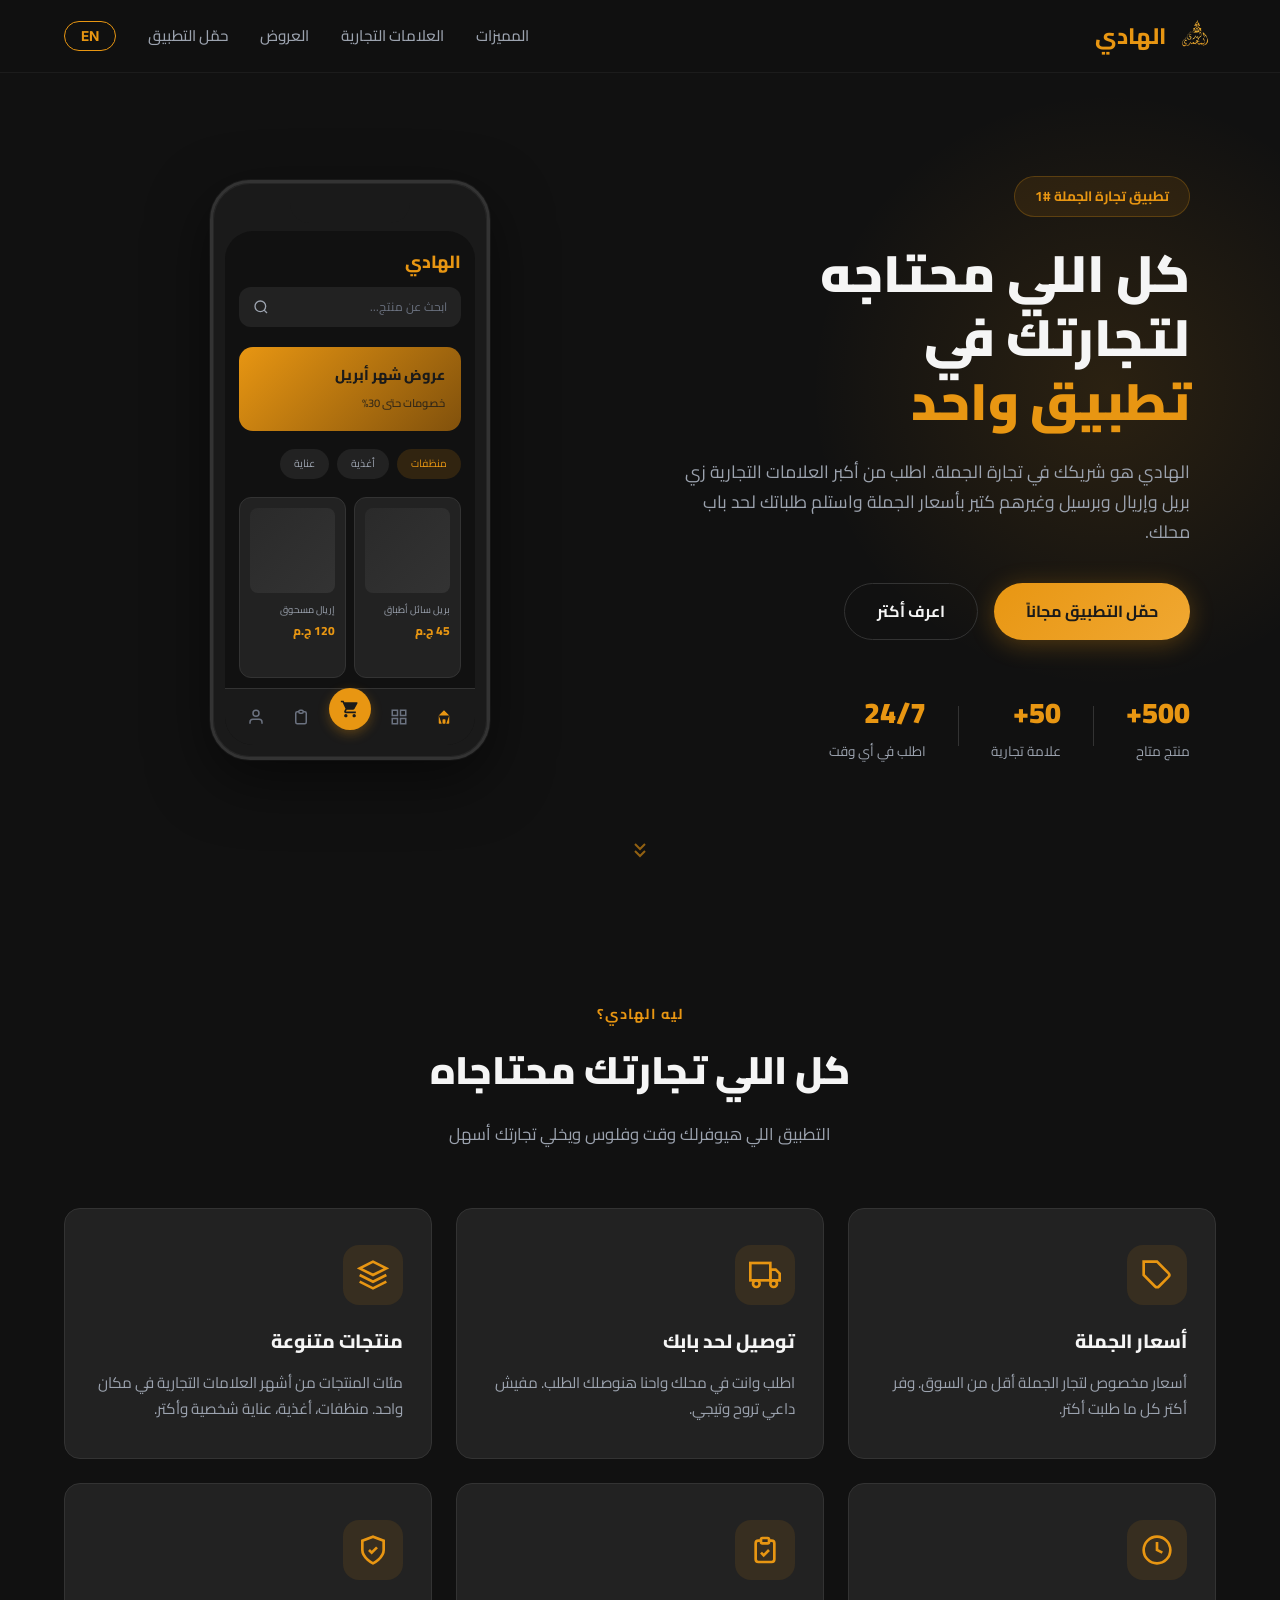
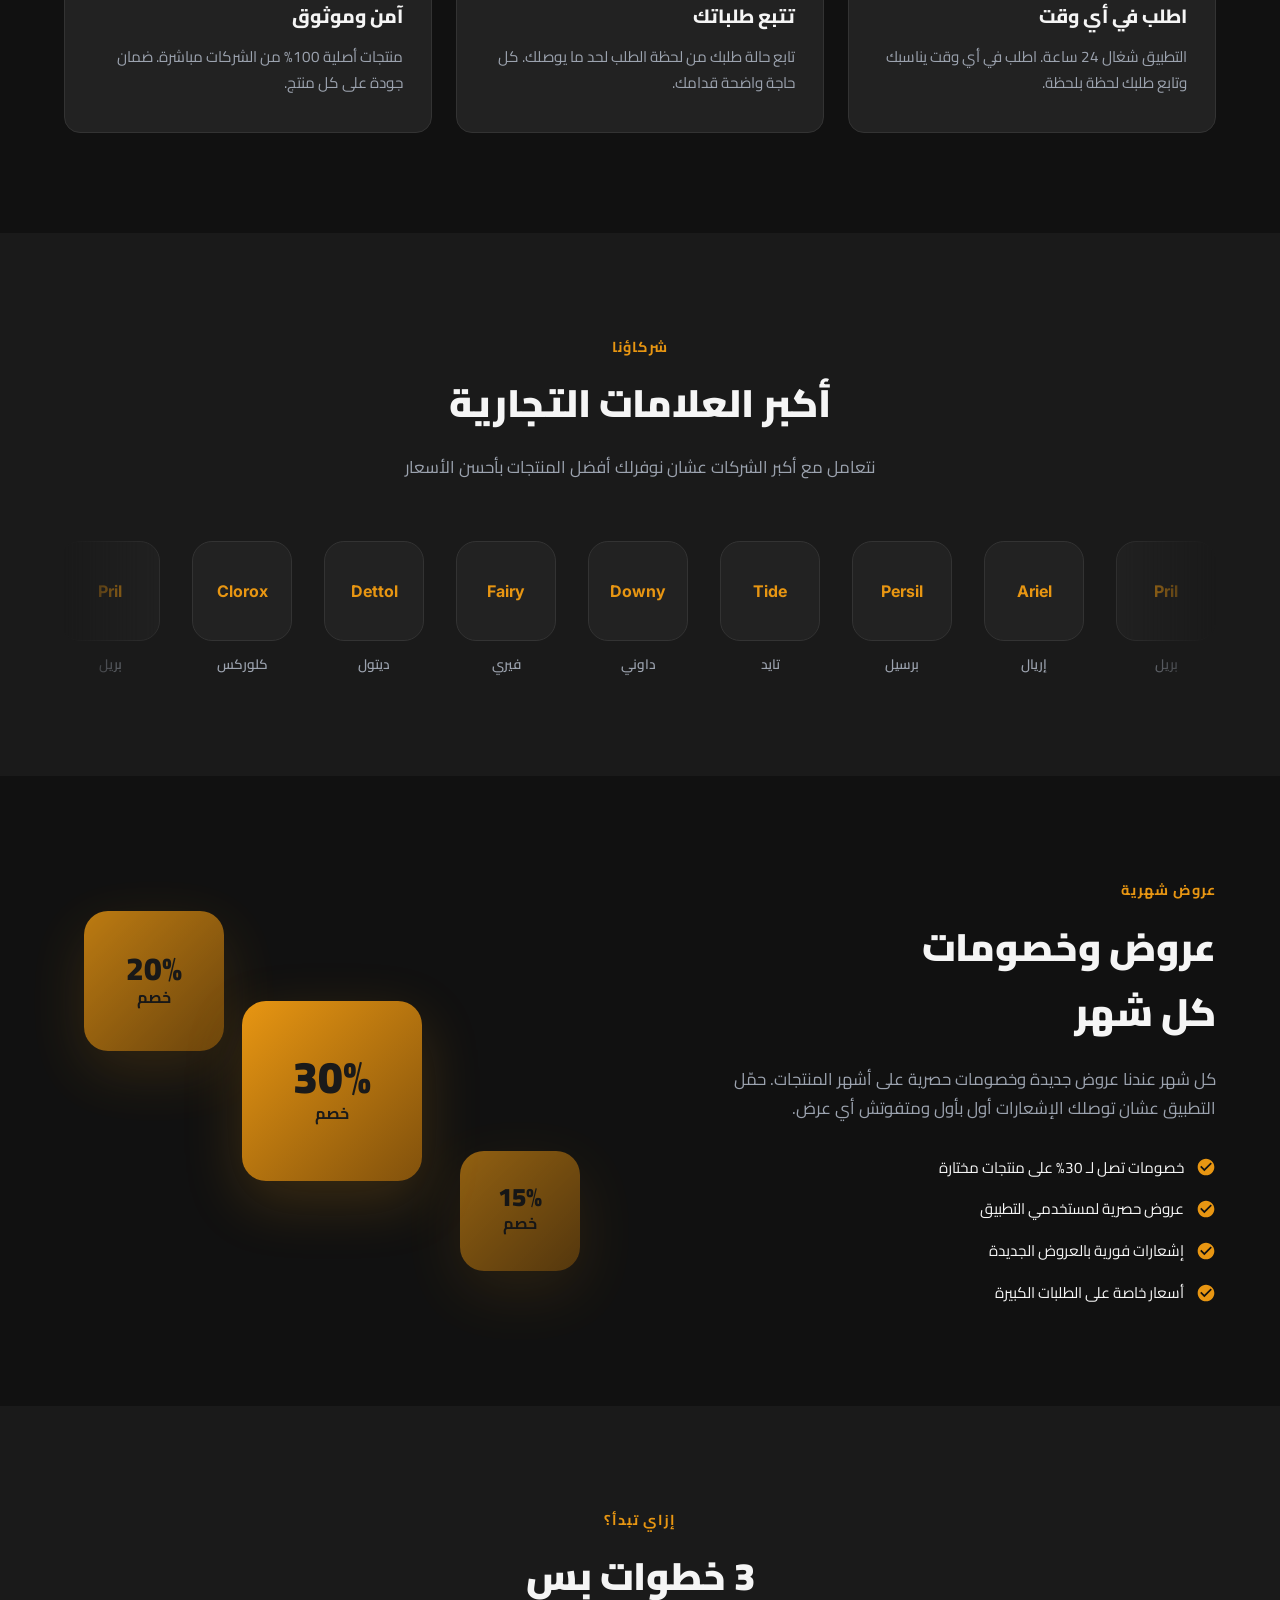
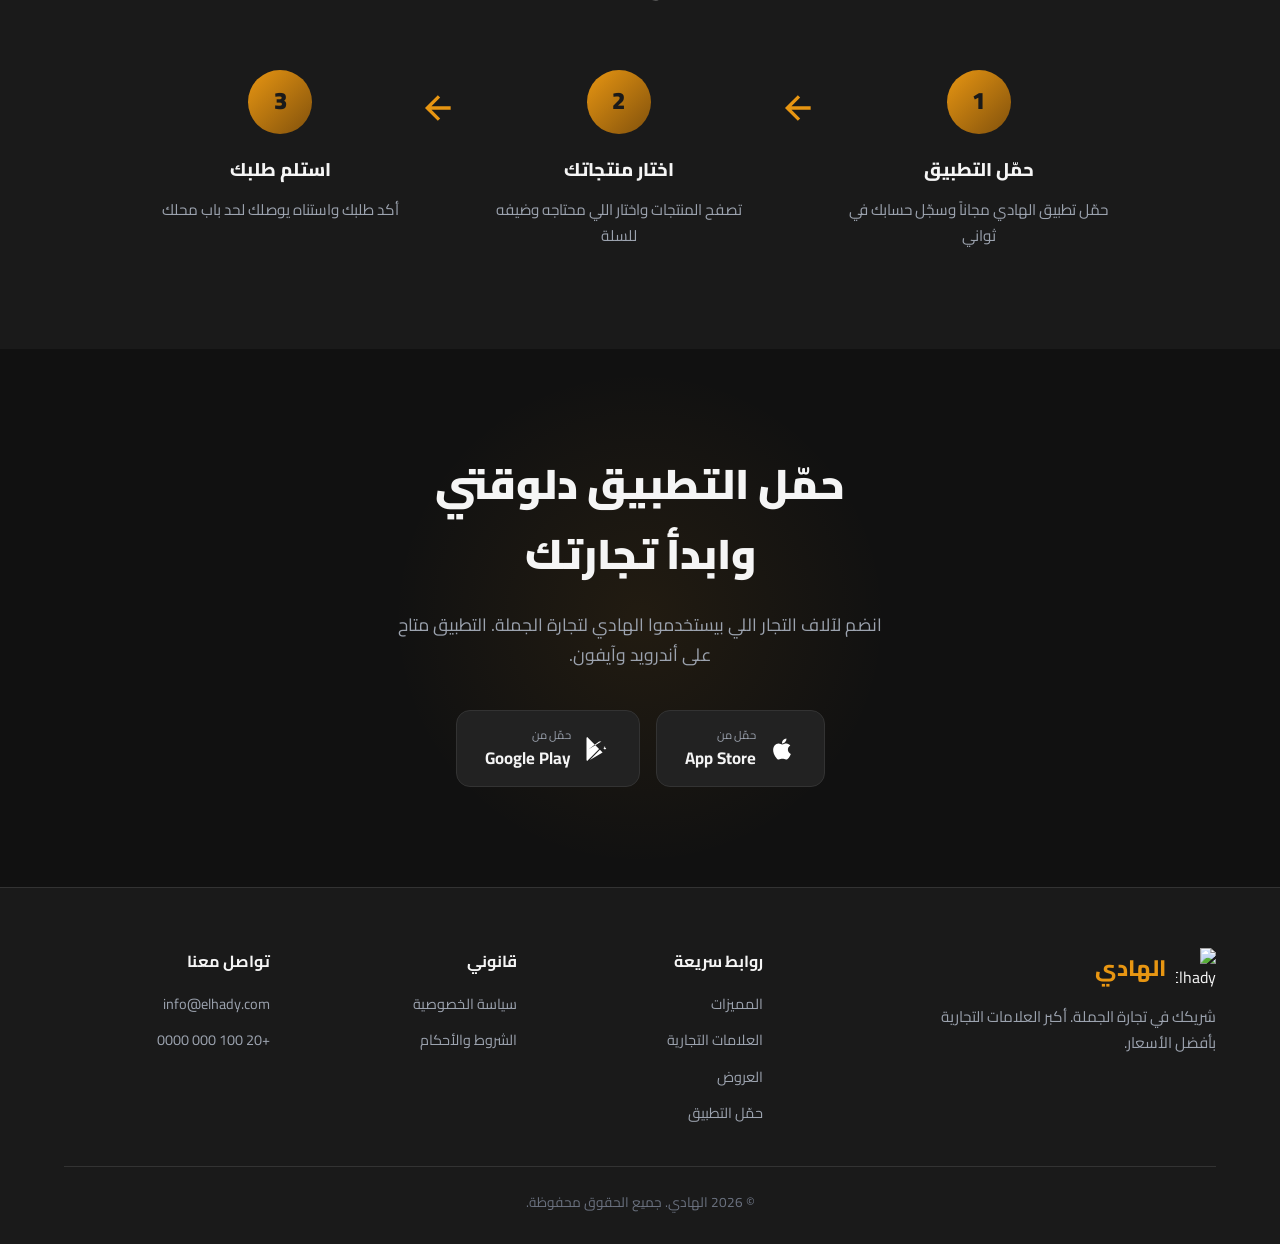
==== commit aa3d0633: "add logo" ====
--- a/index.html
+++ b/index.html
@@ -16,7 +16,7 @@
     <nav class="navbar" id="navbar">
         <div class="container nav-content">
             <div class="logo">
-                <img src="../src/assets/logoTransparent.png" alt="Elhady Logo" class="logo-img">
+                <img src="./assets/logoTransparent.png" alt="Elhady Logo" class="logo-img">
                 <span class="logo-text" data-ar="الهادي" data-en="Elhady">الهادي</span>
             </div>
             <div class="nav-links">
